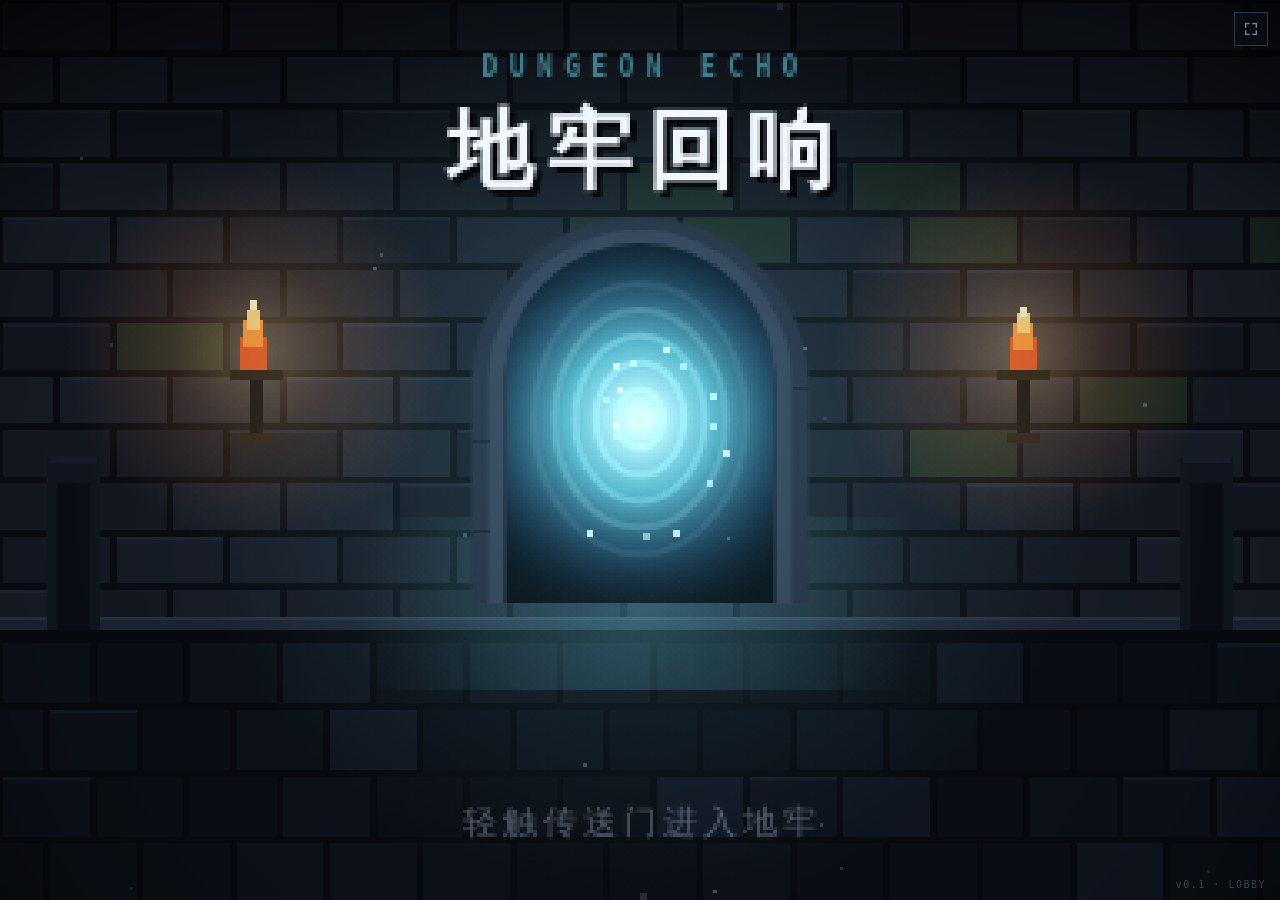
==== index.html @ 2090d7dd "Add files via upload" ====
<!DOCTYPE html>
<html lang="zh-CN">
<head>
<meta charset="utf-8" />
<meta name="viewport" content="width=device-width, initial-scale=1, maximum-scale=1, user-scalable=no, viewport-fit=cover" />
<meta name="color-scheme" content="dark" />
<meta name="theme-color" content="#05070a" />
<title>地牢回响</title>
<link rel="stylesheet" href="assets/css/style.css" />
<link rel="stylesheet" href="assets/css/game.css" />
</head>
<body>

<!-- ============ 大厅 ============ -->
<div class="layer" id="app">
  <canvas id="scene" aria-label="地牢大厅场景，点击中间的传送门开始游戏"></canvas>

  <button id="btn-fullscreen" class="icon-pixel" type="button" aria-label="全屏">
    <svg viewBox="0 0 24 24" width="16" height="16" fill="none" stroke="currentColor" stroke-width="2"
         stroke-linecap="square" aria-hidden="true">
      <path d="M4 9V4h5M20 9V4h-5M4 15v5h5M20 15v5h-5" />
    </svg>
  </button>

  <p class="version">v0.1 · LOBBY</p>
</div>

<!-- ============ 地牢 ============ -->
<div class="layer" id="stage" hidden>
  <canvas id="game" aria-label="地牢场景，用 WASD 或方向键移动"></canvas>

  <div class="hud">
    <div class="hud-left">
      <p class="hud-floor" id="hud-floor">第一层</p>
      <p class="hud-count" id="hud-count" hidden>敌人 3</p>
      <div class="stats">
        <div class="stat">
          <span class="stat-label">HP</span>
          <span class="stat-bar"><i id="hp-fill"></i></span>
          <span class="stat-val" id="hp-val">100/100</span>
        </div>
        <div class="stat">
          <span class="stat-label">EP</span>
          <span class="stat-bar"><i id="ep-fill"></i></span>
          <span class="stat-val" id="ep-val">100/100</span>
        </div>
      </div>
    </div>
    <button class="hud-btn hud-gear" id="btn-menu" type="button" aria-label="设置"
            aria-haspopup="dialog" aria-expanded="false">
      <svg viewBox="0 0 24 24" width="15" height="15" fill="none" stroke="currentColor"
           stroke-width="1.8" stroke-linecap="round" aria-hidden="true">
        <circle cx="12" cy="12" r="3.2" />
        <circle cx="12" cy="12" r="7" />
        <path d="M12 3.2v2M12 18.8v2M3.2 12h2M18.8 12h2M5.8 5.8l1.4 1.4M16.8 16.8l1.4 1.4M18.2 5.8l-1.4 1.4M7.2 16.8l-1.4 1.4" />
      </svg>
    </button>
  </div>

  <div class="hint" id="hint">
    <span>WASD / 方向键 移动</span>
    <span>J / 空格 射击</span>
    <span>手机：左摇杆 + 右下攻击</span>
  </div>

  <button class="attack" id="attack" type="button" aria-label="攻击">
    <svg viewBox="0 0 24 24" fill="none" stroke="currentColor" stroke-width="2"
         stroke-linecap="round" aria-hidden="true">
      <circle cx="12" cy="12" r="7" />
      <path d="M12 2v4M12 18v4M2 12h4M18 12h4" />
    </svg>
  </button>

  <button class="next-floor" id="next-floor" type="button" hidden>下到第二层</button>

  <div class="death" id="death" hidden>
    <div class="death-card">
      <p class="death-kicker">YOU DIED</p>
      <h2 class="death-title">你倒下了</h2>
      <p class="death-note" id="death-note">倒在第 1 层</p>
      <button class="menu-item" id="death-home" type="button">回到大厅</button>
    </div>
  </div>

  <div class="menu" id="menu" hidden>
    <div class="menu-panel" role="dialog" aria-modal="true" aria-labelledby="menu-title">
      <p class="menu-kicker">PAUSED</p>
      <h2 class="menu-title" id="menu-title">设置</h2>
      <button class="menu-item" id="menu-resume" type="button">继续游戏</button>
      <button class="menu-item" id="menu-fullscreen" type="button">全屏</button>
      <button class="menu-item menu-item--ghost" id="menu-home" type="button">返回大厅</button>
      <p class="menu-tip">Esc 关闭</p>
    </div>
  </div>
</div>

<!-- 竖屏提示（两个场景共用） -->
<div class="rotate-hint" aria-hidden="true">
  <div class="rotate-phone"></div>
  <p>请横屏游玩</p>
</div>

<script src="assets/js/lobby.js"></script>
<script src="assets/js/game.js"></script>
</body>
</html>
---- assets/css/style.css ----
/* ==========================================================================
   地牢回响 · 大厅
   页面外壳样式。场景本体由 lobby.js 画在 canvas 上。
   ========================================================================== */

:root {
  --ink: #e8eefb;
  --muted: #7d879c;
  --line: #3a4356;
  --panel: #12161e;
  --cyan: #6ee7ff;
  --mono: ui-monospace, "SFMono-Regular", "Cascadia Mono", Consolas, monospace;
}

* {
  box-sizing: border-box;
}

html,
body {
  height: 100%;
  margin: 0;
  overflow: hidden;
  background: #05070a;
}

body {
  color: var(--ink);
  font-family: -apple-system, BlinkMacSystemFont, "Segoe UI", "PingFang SC",
    "Microsoft YaHei", "Noto Sans SC", sans-serif;
  -webkit-tap-highlight-color: transparent;
  user-select: none;
  -webkit-user-select: none;
}

#app {
  position: fixed;
  inset: 0;
  overflow: hidden;
}

.layer {
  position: fixed;
  inset: 0;
  overflow: hidden;
}

.layer[hidden] {
  display: none;
}

#scene {
  display: block;
  width: 100%;
  height: 100%;
  image-rendering: pixelated;
  image-rendering: crisp-edges;
  touch-action: none;
  cursor: default;
}

/* ---------- 角落按钮 ---------- */

.icon-pixel {
  position: absolute;
  top: 12px;
  right: 12px;
  z-index: 20;
  display: grid;
  place-items: center;
  width: 34px;
  height: 34px;
  padding: 0;
  border: 1px solid rgba(58, 67, 86, 0.8);
  background: rgba(10, 14, 20, 0.6);
  color: var(--muted);
  cursor: pointer;
  transition: color 0.15s, border-color 0.15s;
}

.icon-pixel:hover {
  color: var(--cyan);
  border-color: var(--cyan);
}

.version {
  position: absolute;
  right: 14px;
  bottom: 10px;
  margin: 0;
  font-family: var(--mono);
  font-size: 10px;
  letter-spacing: 1.5px;
  color: rgba(125, 135, 156, 0.45);
  pointer-events: none;
}

/* ---------- 竖屏提示 ---------- */

.rotate-hint {
  position: fixed;
  inset: 0;
  z-index: 70;
  display: none;
  flex-direction: column;
  align-items: center;
  justify-content: center;
  gap: 22px;
  background: #05070a;
}

.rotate-phone {
  width: 46px;
  height: 76px;
  border: 3px solid var(--line);
  border-radius: 9px;
  position: relative;
  animation: tilt 2.4s ease-in-out infinite;
}

.rotate-phone::after {
  content: "";
  position: absolute;
  left: 50%;
  bottom: 6px;
  width: 16px;
  height: 3px;
  margin-left: -8px;
  background: var(--line);
}

.rotate-hint p {
  margin: 0;
  font-family: var(--mono);
  font-size: 12px;
  letter-spacing: 3px;
  color: var(--muted);
}

@keyframes tilt {
  0%, 20% { transform: rotate(0deg); }
  55%, 80% { transform: rotate(90deg); }
  100% { transform: rotate(0deg); }
}

@media (orientation: portrait) and (hover: none) {
  .rotate-hint {
    display: flex;
  }
}
---- assets/css/game.css ----
/* ==========================================================================
   地牢回响 · 游戏页外壳
   ========================================================================== */

:root {
  --ink: #e8eefb;
  --muted: #7d879c;
  --line: #3a4356;
  --panel: rgba(10, 14, 20, 0.72);
  --cyan: #6ee7ff;
  --mono: ui-monospace, "SFMono-Regular", "Cascadia Mono", Consolas, monospace;
}

* {
  box-sizing: border-box;
}

html,
body {
  height: 100%;
  margin: 0;
  overflow: hidden;
  background: #05070a;
}

body {
  color: var(--ink);
  font-family: -apple-system, BlinkMacSystemFont, "Segoe UI", "PingFang SC",
    "Microsoft YaHei", "Noto Sans SC", sans-serif;
  -webkit-tap-highlight-color: transparent;
  user-select: none;
  -webkit-user-select: none;
}

#stage {
  position: fixed;
  inset: 0;
  overflow: hidden;
}

#game {
  display: block;
  width: 100%;
  height: 100%;
  image-rendering: pixelated;
  image-rendering: crisp-edges;
  touch-action: none;
  cursor: default;
}

/* ---------- HUD ---------- */

.hud {
  position: absolute;
  top: 0;
  left: 0;
  right: 0;
  z-index: 10;
  display: flex;
  align-items: flex-start;
  justify-content: space-between;
  padding: 12px 14px;
  pointer-events: none;
}

.hud-left {
  padding: 7px 12px;
  border-left: 2px solid var(--cyan);
  background: linear-gradient(90deg, rgba(10, 14, 20, 0.72), rgba(10, 14, 20, 0));
}

.hud-floor {
  margin: 0;
  font-family: var(--mono);
  font-size: 12px;
  letter-spacing: 3px;
  color: var(--ink);
}

.hud-count {
  margin: 3px 0 0;
  font-family: var(--mono);
  font-size: 9px;
  letter-spacing: 2px;
  color: #ff9a6b;
}

/* ---------- 死亡界面 ---------- */

.death {
  position: absolute;
  inset: 0;
  z-index: 40;
  display: grid;
  place-items: center;
  padding: 20px;
  background: rgba(20, 4, 6, 0.86);
  backdrop-filter: blur(2px);
  -webkit-backdrop-filter: blur(2px);
  animation: menuFade 0.3s ease both;
}

.death[hidden] {
  display: none;
}

.death-card {
  width: min(280px, 82vw);
  padding: 24px 18px 18px;
  border: 1px solid #7a2a2f;
  background: rgba(24, 8, 10, 0.96);
  box-shadow: 0 24px 60px -28px #000;
  text-align: center;
}

.death-kicker {
  margin: 0 0 8px;
  font-family: var(--mono);
  font-size: 10px;
  letter-spacing: 5px;
  color: #ff6b6b;
  opacity: 0.8;
}

.death-title {
  margin: 0 0 10px;
  font-size: 17px;
  font-weight: 700;
  letter-spacing: 4px;
  color: #ffd9d9;
}

.death-note {
  margin: 0 0 18px;
  font-family: var(--mono);
  font-size: 10px;
  letter-spacing: 2px;
  color: #b98a8a;
}

.stats {
  display: flex;
  flex-direction: column;
  gap: 5px;
  margin-top: 9px;
}

.stat {
  display: flex;
  align-items: center;
  gap: 6px;
  font-family: var(--mono);
  font-size: 9px;
  letter-spacing: 1px;
  color: var(--muted);
}

.stat-label {
  width: 16px;
  color: rgba(232, 238, 251, 0.6);
}

.stat-bar {
  position: relative;
  display: block;
  width: 74px;
  height: 6px;
  background: rgba(255, 255, 255, 0.07);
  box-shadow: inset 0 0 0 1px rgba(255, 255, 255, 0.06);
  overflow: hidden;
}

.stat-bar i {
  display: block;
  width: 100%;
  height: 100%;
  transition: width 0.2s ease;
}

.stat-hp .stat-bar i,
.stat:nth-child(1) .stat-bar i {
  background: linear-gradient(90deg, #ff9a9a, #ff4d4d);
}

.stat:nth-child(2) .stat-bar i {
  background: linear-gradient(90deg, #8ceaff, #22b8ff);
}

.stat-val {
  min-width: 46px;
  text-align: right;
  color: rgba(232, 238, 251, 0.72);
}

.hud-btn {
  pointer-events: auto;
  padding: 7px 12px;
  border: 1px solid var(--line);
  background: var(--panel);
  color: var(--muted);
  font-family: var(--mono);
  font-size: 10px;
  letter-spacing: 2px;
  text-decoration: none;
  transition: color 0.15s, border-color 0.15s;
}

.hud-btn:hover {
  color: var(--cyan);
  border-color: var(--cyan);
}

.hud-gear {
  display: grid;
  place-items: center;
  width: 32px;
  height: 32px;
  padding: 0;
  cursor: pointer;
}

/* ---------- 设置菜单 ---------- */

.menu {
  position: absolute;
  inset: 0;
  z-index: 30;
  display: grid;
  place-items: center;
  padding: 20px;
  background: rgba(4, 6, 10, 0.78);
  backdrop-filter: blur(2px);
  -webkit-backdrop-filter: blur(2px);
  animation: menuFade 0.18s ease both;
}

.menu[hidden] {
  display: none;
}

.menu-panel {
  width: min(280px, 82vw);
  padding: 20px 18px 16px;
  border: 1px solid var(--line);
  background: rgba(12, 16, 24, 0.97);
  box-shadow: 0 24px 60px -28px #000;
  text-align: center;
}

.menu-kicker {
  margin: 0 0 6px;
  font-family: var(--mono);
  font-size: 9px;
  letter-spacing: 4px;
  color: var(--cyan);
  opacity: 0.7;
}

.menu-title {
  margin: 0 0 16px;
  font-size: 15px;
  font-weight: 700;
  letter-spacing: 3px;
}

.menu-item {
  display: block;
  width: 100%;
  margin-bottom: 8px;
  padding: 10px 12px;
  border: 1px solid var(--line);
  background: rgba(20, 26, 36, 0.9);
  color: #d7e2f0;
  font-family: var(--mono);
  font-size: 12px;
  letter-spacing: 2px;
  text-align: center;
  text-decoration: none;
  cursor: pointer;
  transition: color 0.15s, border-color 0.15s, background-color 0.15s;
}

.menu-item:hover {
  color: var(--cyan);
  border-color: var(--cyan);
  background: rgba(26, 36, 48, 0.95);
}

.menu-item--ghost {
  color: var(--muted);
}

.menu-tip {
  margin: 6px 0 0;
  font-family: var(--mono);
  font-size: 9px;
  letter-spacing: 1px;
  color: rgba(125, 135, 156, 0.6);
}

@keyframes menuFade {
  from { opacity: 0; }
  to { opacity: 1; }
}

/* ---------- 提示 ---------- */

.hint {
  position: absolute;
  left: 50%;
  bottom: 18px;
  z-index: 10;
  display: flex;
  gap: 14px;
  transform: translateX(-50%);
  font-family: var(--mono);
  font-size: 9px;
  letter-spacing: 1.5px;
  color: rgba(125, 135, 156, 0.8);
  white-space: nowrap;
  pointer-events: none;
  animation: hintFade 7s ease forwards;
}

.hint span + span::before {
  content: "·";
  margin-right: 14px;
  color: rgba(125, 135, 156, 0.4);
}

@keyframes hintFade {
  0%, 55% { opacity: 1; }
  100% { opacity: 0; }
}

/* ---------- 攻击按钮 ---------- */

.attack {
  position: absolute;
  right: 18px;
  bottom: 18px;
  z-index: 15;
  display: grid;
  place-items: center;
  width: 66px;
  height: 66px;
  padding: 0;
  border-radius: 50%;
  border: 2px solid rgba(255, 180, 84, 0.5);
  background: rgba(20, 14, 10, 0.6);
  color: #ffc978;
  touch-action: none;
  -webkit-tap-highlight-color: transparent;
  transition: transform 0.08s ease, background-color 0.12s ease, border-color 0.12s ease;
}

.attack svg {
  width: 26px;
  height: 26px;
}

.attack.is-down {
  transform: scale(0.93);
  border-color: #ffc978;
  background: rgba(255, 180, 84, 0.2);
}

/* ---------- 下一层按钮 ---------- */

.next-floor {
  position: absolute;
  left: 50%;
  bottom: 46px;
  z-index: 15;
  transform: translateX(-50%);
  padding: 11px 24px;
  border: 1px solid var(--cyan);
  background: rgba(8, 18, 26, 0.94);
  color: var(--cyan);
  font-family: var(--mono);
  font-size: 12px;
  letter-spacing: 3px;
  cursor: pointer;
  box-shadow: 0 0 0 1px rgba(110, 231, 255, 0.12), 0 12px 26px -14px rgba(110, 231, 255, 0.8);
  animation: nextIn 0.22s ease both;
}

.next-floor[hidden] {
  display: none;
}

.next-floor:hover {
  background: rgba(14, 34, 46, 0.98);
}

.next-floor:active {
  transform: translate(-50%, 2px);
}

@keyframes nextIn {
  from {
    opacity: 0;
    transform: translate(-50%, 8px);
  }
  to {
    opacity: 1;
    transform: translate(-50%, 0);
  }
}
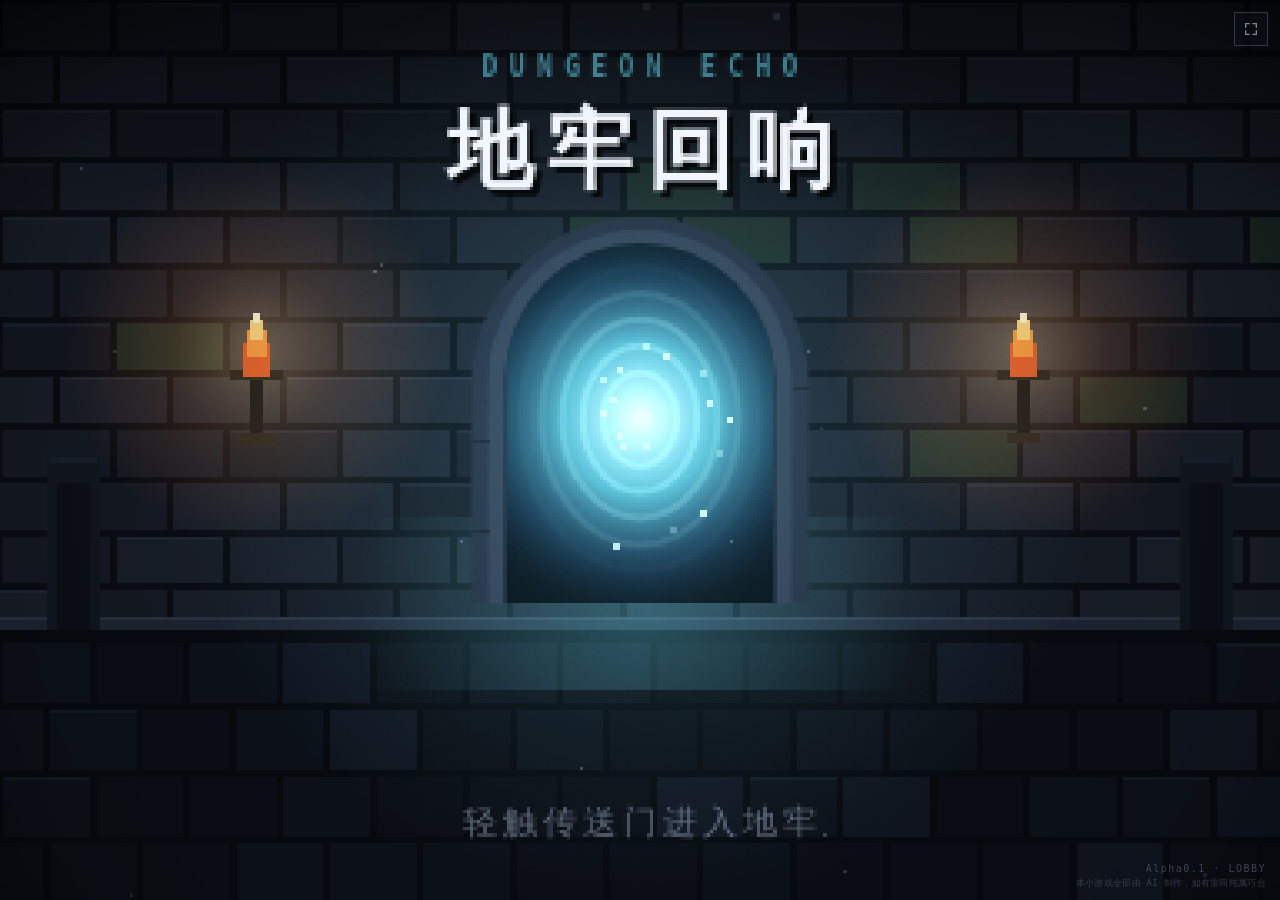
==== commit f5eec6a1: "Add files via upload" ====
--- a/index.html
+++ b/index.html
@@ -22,7 +22,10 @@
     </svg>
   </button>
 
-  <p class="version">v0.1 · LOBBY</p>
+  <div class="lobby-meta">
+    <p class="version">Alpha0.1 · LOBBY</p>
+    <p class="disclaimer">本小游戏全部由 AI 制作，如有雷同纯属巧合</p>
+  </div>
 </div>
 
 <!-- ============ 地牢 ============ -->
@@ -43,6 +46,11 @@
           <span class="stat-label">EP</span>
           <span class="stat-bar"><i id="ep-fill"></i></span>
           <span class="stat-val" id="ep-val">100/100</span>
+        </div>
+        <div class="xp-row">
+          <span class="xp-level" id="xp-level">Lv.1</span>
+          <span class="xp-bar"><i id="xp-fill"></i></span>
+          <span class="xp-val" id="xp-val">0/35</span>
         </div>
       </div>
     </div>
@@ -72,6 +80,14 @@
   </button>
 
   <button class="next-floor" id="next-floor" type="button" hidden>下到第二层</button>
+
+  <div class="cards" id="cards" hidden>
+    <div class="cards-panel">
+      <p class="cards-kicker">LEVEL UP</p>
+      <h2 class="cards-title">选择一项强化</h2>
+      <div class="cards-row" id="cards-row"></div>
+    </div>
+  </div>
 
   <div class="death" id="death" hidden>
     <div class="death-card">
--- a/assets/css/style.css
+++ b/assets/css/style.css
@@ -83,16 +83,31 @@
   border-color: var(--cyan);
 }
 
-.version {
+.lobby-meta {
   position: absolute;
   right: 14px;
   bottom: 10px;
+  display: flex;
+  flex-direction: column;
+  align-items: flex-end;
+  gap: 3px;
+  pointer-events: none;
+}
+
+.version {
   margin: 0;
   font-family: var(--mono);
   font-size: 10px;
   letter-spacing: 1.5px;
   color: rgba(125, 135, 156, 0.45);
-  pointer-events: none;
+}
+
+.disclaimer {
+  margin: 0;
+  font-family: var(--mono);
+  font-size: 9px;
+  letter-spacing: 0.3px;
+  color: rgba(125, 135, 156, 0.38);
 }
 
 /* ---------- 竖屏提示 ---------- */
--- a/assets/css/game.css
+++ b/assets/css/game.css
@@ -190,6 +190,139 @@
   min-width: 46px;
   text-align: right;
   color: rgba(232, 238, 251, 0.72);
+}
+
+/* ---------- 经验条 ---------- */
+
+.xp-row {
+  display: flex;
+  align-items: center;
+  gap: 6px;
+  margin-top: 6px;
+  font-family: var(--mono);
+  font-size: 9px;
+  letter-spacing: 1px;
+}
+
+.xp-level {
+  min-width: 26px;
+  color: #a5a5ff;
+  font-weight: 700;
+}
+
+.xp-bar {
+  position: relative;
+  display: block;
+  width: 74px;
+  height: 4px;
+  background: rgba(255, 255, 255, 0.07);
+  box-shadow: inset 0 0 0 1px rgba(255, 255, 255, 0.06);
+  overflow: hidden;
+}
+
+.xp-bar i {
+  display: block;
+  width: 0;
+  height: 100%;
+  background: linear-gradient(90deg, #8b8bff, #c084fc);
+  transition: width 0.25s ease;
+}
+
+.xp-val {
+  min-width: 46px;
+  text-align: right;
+  color: rgba(232, 238, 251, 0.6);
+}
+
+/* ---------- 升级三选一 ---------- */
+
+.cards {
+  position: absolute;
+  inset: 0;
+  z-index: 45;
+  display: grid;
+  place-items: center;
+  padding: 20px;
+  background: rgba(6, 8, 14, 0.86);
+  backdrop-filter: blur(3px);
+  -webkit-backdrop-filter: blur(3px);
+  animation: menuFade 0.25s ease both;
+}
+
+.cards[hidden] {
+  display: none;
+}
+
+.cards-panel {
+  width: min(560px, 94vw);
+  text-align: center;
+}
+
+.cards-kicker {
+  margin: 0 0 6px;
+  font-family: var(--mono);
+  font-size: 10px;
+  letter-spacing: 5px;
+  color: #a5a5ff;
+}
+
+.cards-title {
+  margin: 0 0 18px;
+  font-size: 16px;
+  font-weight: 700;
+  letter-spacing: 3px;
+}
+
+.cards-row {
+  display: grid;
+  grid-template-columns: repeat(3, minmax(0, 1fr));
+  gap: 10px;
+}
+
+.card-option {
+  display: flex;
+  flex-direction: column;
+  gap: 8px;
+  padding: 18px 12px;
+  border: 1px solid var(--line);
+  background: rgba(18, 22, 32, 0.96);
+  color: #e8eefb;
+  text-align: center;
+  cursor: pointer;
+  transition: transform 0.15s ease, border-color 0.15s ease, background-color 0.15s ease;
+}
+
+.card-option:hover {
+  transform: translateY(-3px);
+  border-color: #8b8bff;
+  background: rgba(40, 36, 70, 0.96);
+}
+
+.card-name {
+  font-size: 13px;
+  font-weight: 700;
+  letter-spacing: 1px;
+  color: #cfd6ff;
+}
+
+.card-desc {
+  font-size: 10px;
+  line-height: 1.8;
+  color: #9aa3b8;
+}
+
+@media (max-width: 560px) {
+  .cards-row {
+    grid-template-columns: 1fr;
+  }
+
+  .card-option {
+    flex-direction: row;
+    align-items: center;
+    justify-content: space-between;
+    padding: 12px 14px;
+    text-align: left;
+  }
 }
 
 .hud-btn {
@@ -393,6 +526,19 @@
   background: rgba(14, 34, 46, 0.98);
 }
 
+.next-floor:disabled {
+  color: #8b93a7;
+  border-color: #3a4356;
+  background: rgba(12, 16, 22, 0.9);
+  box-shadow: none;
+  cursor: not-allowed;
+  animation: none;
+}
+
+.next-floor:disabled:hover {
+  background: rgba(12, 16, 22, 0.9);
+}
+
 .next-floor:active {
   transform: translate(-50%, 2px);
 }
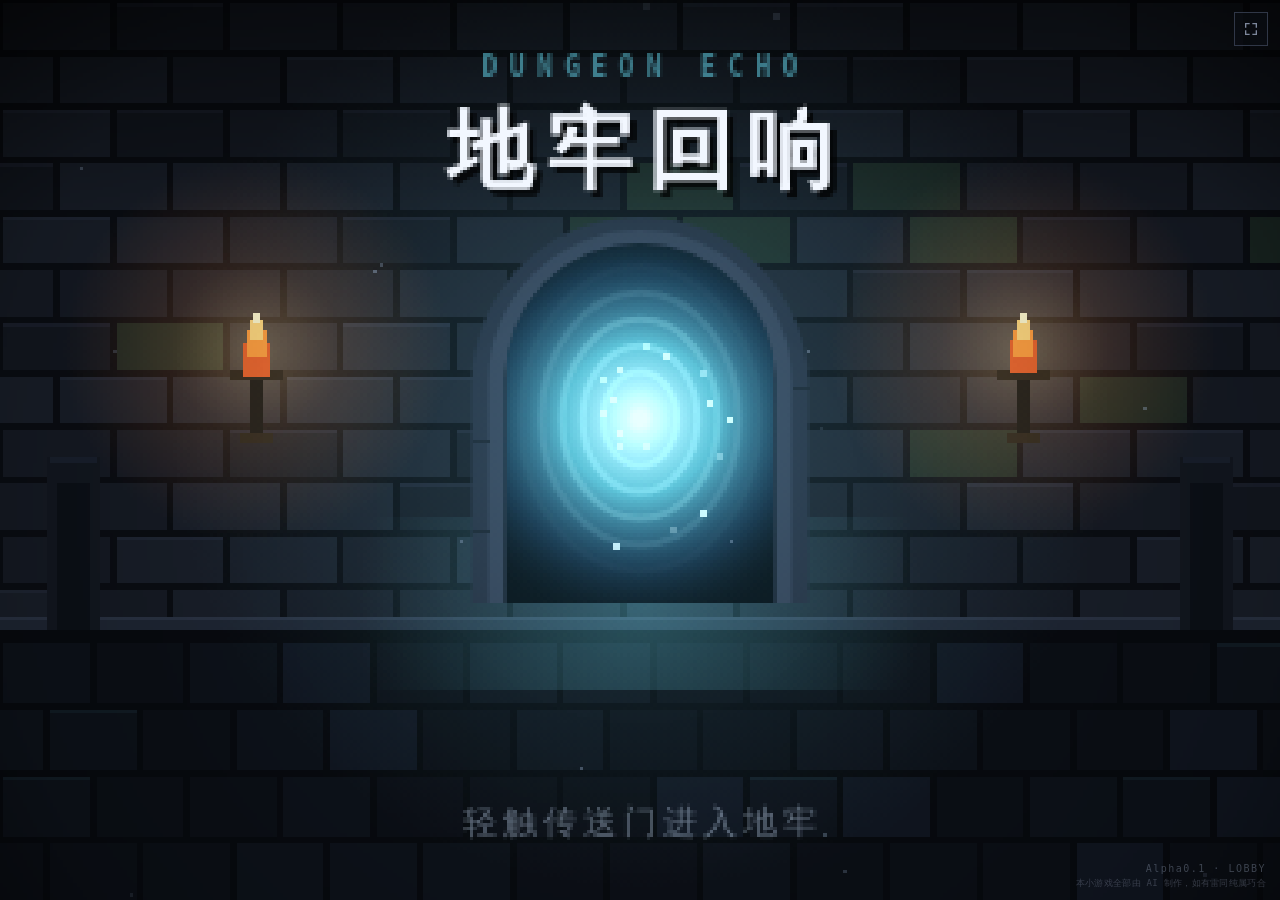
==== commit 4a72dd93: "Add files via upload" ====
--- a/index.html
+++ b/index.html
@@ -35,7 +35,6 @@
   <div class="hud">
     <div class="hud-left">
       <p class="hud-floor" id="hud-floor">第一层</p>
-      <p class="hud-count" id="hud-count" hidden>敌人 3</p>
       <div class="stats">
         <div class="stat">
           <span class="stat-label">HP</span>
@@ -67,9 +66,21 @@
 
   <div class="hint" id="hint">
     <span>WASD / 方向键 移动</span>
-    <span>J / 空格 射击</span>
-    <span>手机：左摇杆 + 右下攻击</span>
+    <span>J / 空格 射击 · Shift 冲刺 · Q 震荡</span>
+    <span>手机：左摇杆 + 右下攻击 / 冲刺 / 震荡</span>
   </div>
+
+  <button class="skill skill-shock" id="btn-shock" type="button" aria-label="震荡波">
+    <span>震荡</span>
+  </button>
+
+  <button class="skill skill-parry" id="btn-parry" type="button" aria-label="盾反">
+    <span>盾反</span>
+  </button>
+
+  <button class="skill skill-dash" id="btn-dash" type="button" aria-label="冲刺">
+    <span>冲刺</span>
+  </button>
 
   <button class="attack" id="attack" type="button" aria-label="攻击">
     <svg viewBox="0 0 24 24" fill="none" stroke="currentColor" stroke-width="2"
--- a/assets/css/game.css
+++ b/assets/css/game.css
@@ -470,8 +470,8 @@
 
 .attack {
   position: absolute;
-  right: 18px;
-  bottom: 18px;
+  right: 38px;
+  bottom: 38px;
   z-index: 15;
   display: grid;
   place-items: center;
@@ -498,6 +498,59 @@
   background: rgba(255, 180, 84, 0.2);
 }
 
+/* ---------- 技能键：冲刺 / 震荡 ---------- */
+
+.skill {
+  position: absolute;
+  z-index: 15;
+  display: grid;
+  place-items: center;
+  width: 54px;
+  height: 54px;
+  padding: 0;
+  border-radius: 50%;
+  border: 2px solid rgba(110, 231, 255, 0.45);
+  background: rgba(8, 18, 24, 0.62);
+  color: #8ee9ff;
+  font-family: var(--mono);
+  font-size: 11px;
+  letter-spacing: 1px;
+  touch-action: none;
+  -webkit-tap-highlight-color: transparent;
+  transition: opacity 0.12s ease, background-color 0.12s ease, transform 0.08s ease;
+}
+
+/* 攻击键在 (38,38) 66×66，中心 71px；其余三个围绕它摆 */
+.skill-dash {
+  right: 106px;
+  bottom: 106px;
+}
+
+.skill-shock {
+  right: 44px;
+  bottom: 112px;
+  border-color: rgba(255, 180, 84, 0.45);
+  background: rgba(26, 18, 10, 0.62);
+  color: #ffd08a;
+}
+
+.skill-parry {
+  right: 112px;
+  bottom: 44px;
+  border-color: rgba(200, 245, 255, 0.55);
+  background: rgba(10, 24, 30, 0.66);
+  color: #e6fbff;
+}
+
+.skill.is-empty {
+  opacity: 0.32;
+}
+
+.skill:active {
+  transform: scale(0.93);
+  background: rgba(30, 60, 74, 0.9);
+}
+
 /* ---------- 下一层按钮 ---------- */
 
 .next-floor {
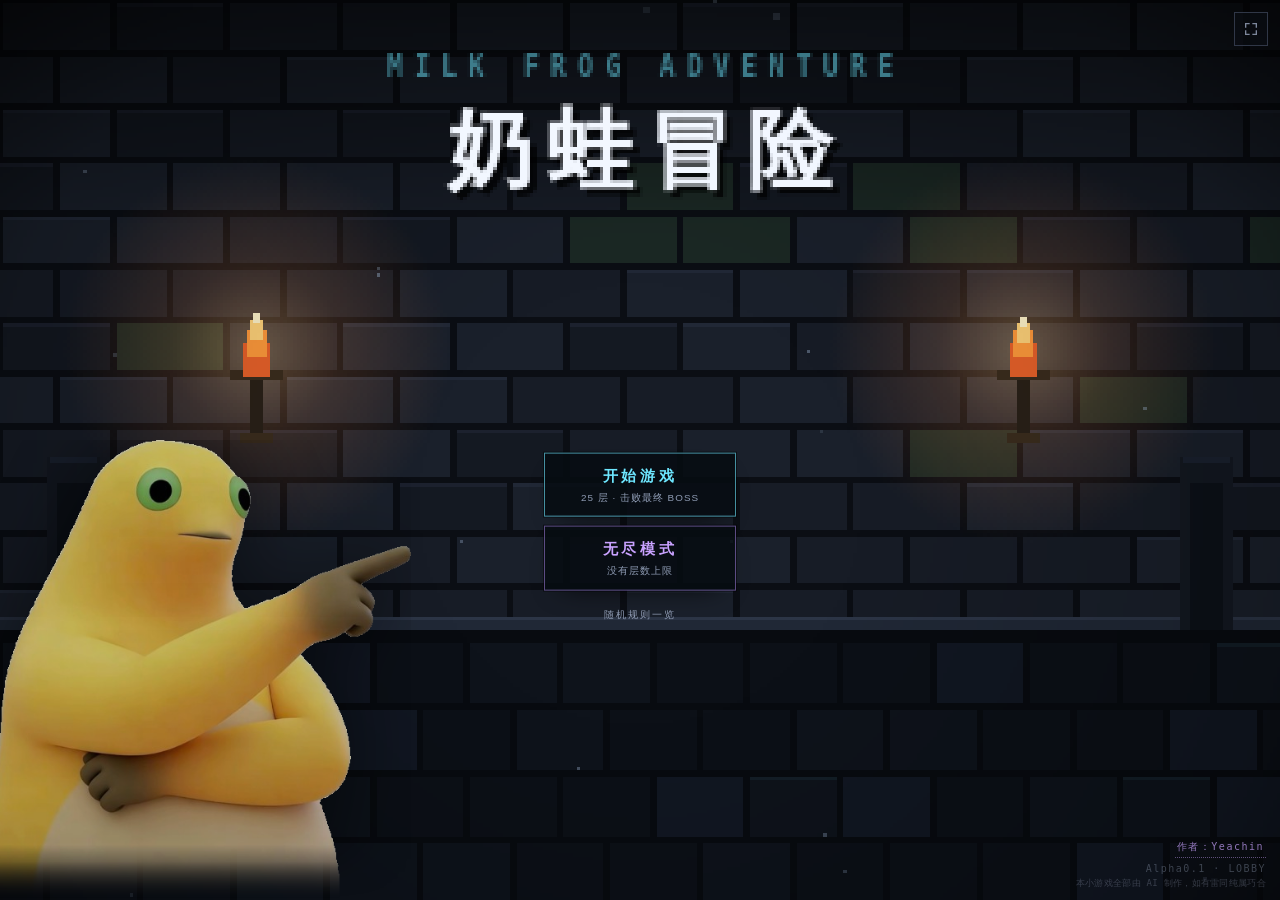
==== commit e1d4d023: "Add files via upload" ====
--- a/index.html
+++ b/index.html
@@ -5,7 +5,7 @@
 <meta name="viewport" content="width=device-width, initial-scale=1, maximum-scale=1, user-scalable=no, viewport-fit=cover" />
 <meta name="color-scheme" content="dark" />
 <meta name="theme-color" content="#05070a" />
-<title>地牢回响</title>
+<title>奶蛙冒险</title>
 <link rel="stylesheet" href="assets/css/style.css" />
 <link rel="stylesheet" href="assets/css/game.css" />
 </head>
@@ -14,6 +14,7 @@
 <!-- ============ 大厅 ============ -->
 <div class="layer" id="app">
   <canvas id="scene" aria-label="地牢大厅场景，点击中间的传送门开始游戏"></canvas>
+  <img class="lobby-frog" src="assets/img/lobby-frog.png" alt="" aria-hidden="true" />
 
   <button id="btn-fullscreen" class="icon-pixel" type="button" aria-label="全屏">
     <svg viewBox="0 0 24 24" width="16" height="16" fill="none" stroke="currentColor" stroke-width="2"
@@ -22,7 +23,32 @@
     </svg>
   </button>
 
+  <div class="lobby-modes">
+    <button class="mode-btn" id="mode-campaign" type="button">
+      <span class="mode-name">开始游戏</span>
+      <span class="mode-sub">25 层 · 击败最终 BOSS</span>
+    </button>
+    <button class="mode-btn mode-btn--ghost" id="mode-endless" type="button">
+      <span class="mode-name">无尽模式</span>
+      <span class="mode-sub">没有层数上限</span>
+    </button>
+    <button class="rules-link" id="btn-rules" type="button">随机规则一览</button>
+  </div>
+
+  <div class="rules" id="rules" hidden>
+    <div class="rules-panel">
+      <p class="rules-kicker">每层随机一条</p>
+      <h2 class="rules-title">随机规则一览</h2>
+      <div class="rules-list" id="rules-list"></div>
+      <button class="menu-item" id="rules-close" type="button">关闭</button>
+    </div>
+  </div>
+
   <div class="lobby-meta">
+    <p class="author">
+      <a href="https://space.bilibili.com/397548424?spm_id_from=333.337.0.0"
+         target="_blank" rel="noopener noreferrer">作者：Yeachin</a>
+    </p>
     <p class="version">Alpha0.1 · LOBBY</p>
     <p class="disclaimer">本小游戏全部由 AI 制作，如有雷同纯属巧合</p>
   </div>
@@ -31,6 +57,7 @@
 <!-- ============ 地牢 ============ -->
 <div class="layer" id="stage" hidden>
   <canvas id="game" aria-label="地牢场景，用 WASD 或方向键移动"></canvas>
+  <canvas id="hero" aria-hidden="true"></canvas>
 
   <div class="hud">
     <div class="hud-left">
@@ -51,6 +78,7 @@
           <span class="xp-bar"><i id="xp-fill"></i></span>
           <span class="xp-val" id="xp-val">0/35</span>
         </div>
+        <p class="hud-time" id="hud-time">00:00</p>
       </div>
     </div>
     <button class="hud-btn hud-gear" id="btn-menu" type="button" aria-label="设置"
@@ -62,6 +90,7 @@
         <path d="M12 3.2v2M12 18.8v2M3.2 12h2M18.8 12h2M5.8 5.8l1.4 1.4M16.8 16.8l1.4 1.4M18.2 5.8l-1.4 1.4M7.2 16.8l-1.4 1.4" />
       </svg>
     </button>
+    <p class="hud-rule" id="hud-rule" hidden></p>
   </div>
 
   <div class="hint" id="hint">
@@ -81,6 +110,16 @@
   <button class="skill skill-dash" id="btn-dash" type="button" aria-label="冲刺">
     <span>冲刺</span>
   </button>
+
+  <div class="pad-ghost" id="pad-ghost" hidden aria-hidden="true"></div>
+
+  <div class="pad-editor" id="pad-editor" hidden>
+    <div class="pad-editor-bar">
+      <span class="pad-editor-tip">拖动键位调整位置</span>
+      <button class="pad-editor-btn" id="pad-reset" type="button">重置</button>
+      <button class="pad-editor-btn pad-editor-btn--main" id="pad-done" type="button">保存</button>
+    </div>
+  </div>
 
   <button class="attack" id="attack" type="button" aria-label="攻击">
     <svg viewBox="0 0 24 24" fill="none" stroke="currentColor" stroke-width="2"
@@ -109,12 +148,28 @@
     </div>
   </div>
 
+  <div class="victory" id="victory" hidden>
+    <div class="victory-card">
+      <p class="victory-kicker">VICTORY</p>
+      <h2 class="victory-title">通关</h2>
+      <p class="victory-time" id="victory-time">用时 00:00</p>
+      <button class="menu-item" id="victory-home" type="button">回到大厅</button>
+    </div>
+  </div>
+
   <div class="menu" id="menu" hidden>
     <div class="menu-panel" role="dialog" aria-modal="true" aria-labelledby="menu-title">
       <p class="menu-kicker">PAUSED</p>
       <h2 class="menu-title" id="menu-title">设置</h2>
       <button class="menu-item" id="menu-resume" type="button">继续游戏</button>
+      <button class="menu-item" id="menu-pad" type="button">调整键位</button>
       <button class="menu-item" id="menu-fullscreen" type="button">全屏</button>
+      <div class="menu-slider">
+        <label class="menu-slider-label" for="music-volume">音乐</label>
+        <input class="menu-slider-input" id="music-volume" type="range" min="0" max="100" step="1" value="38" />
+        <span class="menu-slider-val" id="music-volume-val">38</span>
+      </div>
+      <button class="menu-item" id="menu-sound" type="button">声音：开</button>
       <button class="menu-item menu-item--ghost" id="menu-home" type="button">返回大厅</button>
       <p class="menu-tip">Esc 关闭</p>
     </div>
@@ -127,6 +182,7 @@
   <p>请横屏游玩</p>
 </div>
 
+<script src="assets/js/audio.js"></script>
 <script src="assets/js/lobby.js"></script>
 <script src="assets/js/game.js"></script>
 </body>
--- a/assets/css/style.css
+++ b/assets/css/style.css
@@ -1,5 +1,5 @@
 /* ==========================================================================
-   地牢回响 · 大厅
+   奶蛙冒险 · 大厅
    页面外壳样式。场景本体由 lobby.js 画在 canvas 上。
    ========================================================================== */
 
@@ -87,11 +87,61 @@
   position: absolute;
   right: 14px;
   bottom: 10px;
+  z-index: 20;
   display: flex;
   flex-direction: column;
   align-items: flex-end;
   gap: 3px;
   pointer-events: none;
+}
+
+/* 作者署名（可点击跳转） */
+.author {
+  margin: 0 0 2px;
+  font-family: var(--mono);
+  font-size: 10px;
+  letter-spacing: 1.5px;
+  color: rgba(201, 162, 255, 0.72);
+  pointer-events: auto;   /* lobby-meta 整体禁用了鼠标事件，这里单独放开 */
+}
+
+.author a {
+  display: inline-block;
+  padding: 3px 2px;
+  color: inherit;
+  text-decoration: none;
+  border-bottom: 1px dotted rgba(201, 162, 255, 0.45);
+  transition: color 0.15s, border-color 0.15s;
+}
+
+.author a:hover {
+  color: #dcc2ff;
+  border-bottom-color: #dcc2ff;
+}
+
+.author a:active {
+  color: #ffffff;
+}
+
+/* 手机端：把作者署名放大一点，方便手指点 */
+@media (pointer: coarse) {
+  .author {
+    font-size: 12px;
+    letter-spacing: 1px;
+  }
+
+  .author a {
+    padding: 8px 6px;
+    border-bottom-width: 1px;
+  }
+
+  .version {
+    font-size: 9px;
+  }
+
+  .disclaimer {
+    font-size: 8px;
+  }
 }
 
 .version {
@@ -163,3 +213,188 @@
     display: flex;
   }
 }
+
+/* ---------- 大厅模式选择 ---------- */
+
+.lobby-modes {
+  position: absolute;
+  left: 50%;
+  top: 60%;
+  z-index: 20;
+  display: flex;
+  flex-direction: column;
+  gap: clamp(7px, 1vh, 12px);
+  transform: translate(-50%, -50%);
+}
+
+.mode-btn {
+  display: flex;
+  flex-direction: column;
+  align-items: center;
+  gap: 4px;
+  min-width: clamp(176px, 15vw, 240px);
+  padding: clamp(9px, 1.3vh, 14px) clamp(18px, 1.6vw, 26px);
+  border: 1px solid rgba(110, 231, 255, 0.6);
+  background: rgba(6, 12, 18, 0.88);
+  box-shadow: 0 0 0 1px rgba(0, 0, 0, 0.5), 0 12px 28px -18px #000;
+  color: var(--ink);
+  font: inherit;
+  cursor: pointer;
+  transition: border-color 0.15s, background 0.15s, box-shadow 0.15s, transform 0.1s;
+}
+
+.mode-btn:hover {
+  border-color: var(--cyan);
+  background: rgba(12, 24, 32, 0.95);
+  box-shadow: 0 0 18px -6px rgba(110, 231, 255, 0.55);
+}
+
+.mode-btn:active {
+  transform: translateY(1px);
+}
+
+.mode-name {
+  font-family: var(--mono);
+  font-size: clamp(14px, 1.7vh, 17px);
+  font-weight: 600;
+  letter-spacing: clamp(2px, 0.4vh, 4px);
+  color: var(--cyan);
+}
+
+.mode-sub {
+  font-size: clamp(9px, 1.1vh, 11px);
+  letter-spacing: 1px;
+  color: #8e9bb3;
+}
+
+.mode-btn--ghost {
+  border-color: rgba(120, 96, 170, 0.75);
+}
+
+.mode-btn--ghost .mode-name {
+  color: #c9a2ff;
+}
+
+.mode-btn--ghost:hover {
+  border-color: #c9a2ff;
+  box-shadow: 0 0 18px -6px rgba(201, 162, 255, 0.55);
+}
+/* ---------- 随机规则一览 ---------- */
+
+.rules-link {
+  margin-top: 2px;
+  padding: 6px 0;
+  border: 0;
+  background: none;
+  color: #8f9bb3;
+  font-family: var(--mono);
+  font-size: 10px;
+  letter-spacing: 2px;
+  cursor: pointer;
+  transition: color 0.15s;
+}
+
+.rules-link:hover {
+  color: var(--cyan);
+}
+
+.rules {
+  position: absolute;
+  inset: 0;
+  z-index: 30;
+  display: grid;
+  place-items: center;
+  padding: 18px;
+  background: rgba(4, 6, 10, 0.86);
+  backdrop-filter: blur(3px);
+  -webkit-backdrop-filter: blur(3px);
+}
+
+.rules[hidden] {
+  display: none;
+}
+
+.rules-panel {
+  width: min(760px, 92vw);
+  max-height: 82vh;
+  padding: 18px 20px 16px;
+  border: 1px solid #3a4356;
+  background: rgba(10, 14, 20, 0.97);
+  box-shadow: 0 24px 60px -28px #000;
+  text-align: center;
+  overflow: auto;
+}
+
+.rules-kicker {
+  margin: 0 0 6px;
+  font-family: var(--mono);
+  font-size: 9px;
+  letter-spacing: 4px;
+  color: #7d879c;
+}
+
+.rules-title {
+  margin: 0 0 14px;
+  font-size: 15px;
+  font-weight: 700;
+  letter-spacing: 4px;
+  color: #c9a2ff;
+}
+
+.rules-list {
+  display: grid;
+  grid-template-columns: repeat(2, minmax(0, 1fr));
+  gap: 8px;
+  margin-bottom: 14px;
+  text-align: left;
+}
+
+.rule-item {
+  padding: 8px 10px;
+  border-left: 2px solid rgba(138, 108, 190, 0.7);
+  background: rgba(20, 24, 34, 0.75);
+}
+
+.rule-name {
+  margin: 0 0 3px;
+  font-family: var(--mono);
+  font-size: 11px;
+  letter-spacing: 2px;
+  color: #c9a2ff;
+}
+
+.rule-desc {
+  margin: 0;
+  font-size: 10px;
+  line-height: 1.5;
+  color: #9aa6bd;
+}
+
+@media (max-width: 620px) {
+  .rules-list {
+    grid-template-columns: 1fr;
+  }
+}
+
+/* ---------- 大厅背景：奶蛙立绘 ---------- */
+
+.lobby-frog {
+  position: absolute;
+  left: clamp(-40px, -1.5vw, 8px);
+  bottom: 0;
+  z-index: 1;                       /* 在画布之上、按钮之下 */
+  height: clamp(190px, 54vh, 460px);
+  width: auto;
+  pointer-events: none;
+  opacity: 0.94;
+  filter: brightness(0.82) saturate(0.95) drop-shadow(0 0 40px rgba(0, 0, 0, 0.55));
+  -webkit-mask-image: linear-gradient(to top, transparent 0, #000 12%, #000 100%);
+  mask-image: linear-gradient(to top, transparent 0, #000 12%, #000 100%);
+}
+
+@media (max-width: 720px) {
+  .lobby-frog {
+    height: clamp(150px, 46vh, 300px);
+    opacity: 0.8;
+  }
+}
--- a/assets/css/game.css
+++ b/assets/css/game.css
@@ -1,5 +1,5 @@
 /* ==========================================================================
-   地牢回响 · 游戏页外壳
+   奶蛙冒险 · 游戏页外壳
    ========================================================================== */
 
 :root {
@@ -83,6 +83,28 @@
   font-size: 9px;
   letter-spacing: 2px;
   color: #ff9a6b;
+}
+
+/* 本层规则：屏幕上方正中（纯文字，无边框） */
+.hud-rule {
+  position: absolute;
+  left: 50%;
+  top: 6px;
+  transform: translateX(-50%);
+  margin: 0;
+  padding: 0;
+  border: 0;
+  background: none;
+  font-family: var(--mono);
+  font-size: 9px;
+  letter-spacing: 1px;
+  white-space: nowrap;
+  color: #c9a2ff;
+  text-shadow: 0 1px 3px rgba(0, 0, 0, 0.95), 0 0 8px rgba(6, 4, 12, 0.8);
+}
+
+.hud-rule[hidden] {
+  display: none;
 }
 
 /* ---------- 死亡界面 ---------- */
@@ -606,3 +628,221 @@
     transform: translate(-50%, 0);
   }
 }
+
+/* ---------- 计时器（经验条下方） ---------- */
+
+.hud-time {
+  margin: 4px 0 0;
+  font-family: var(--mono);
+  font-size: 10px;
+  letter-spacing: 2px;
+  color: #8fd8ff;
+  opacity: 0.9;
+}
+
+/* ---------- 通关 ---------- */
+
+.victory {
+  position: absolute;
+  inset: 0;
+  z-index: 40;
+  display: grid;
+  place-items: center;
+  padding: 20px;
+  background: rgba(6, 16, 10, 0.88);
+  backdrop-filter: blur(2px);
+  -webkit-backdrop-filter: blur(2px);
+  animation: menuFade 0.3s ease both;
+}
+
+.victory[hidden] {
+  display: none;
+}
+
+.victory-card {
+  width: min(300px, 84vw);
+  padding: 26px 20px 20px;
+  border: 1px solid #3f7a4a;
+  background: rgba(8, 22, 12, 0.96);
+  box-shadow: 0 24px 60px -28px #000;
+  text-align: center;
+}
+
+.victory-kicker {
+  margin: 0 0 8px;
+  font-family: var(--mono);
+  font-size: 10px;
+  letter-spacing: 5px;
+  color: #6ee79a;
+  opacity: 0.85;
+}
+
+.victory-title {
+  margin: 0 0 10px;
+  font-size: 18px;
+  font-weight: 700;
+  letter-spacing: 5px;
+  color: #d9ffe4;
+}
+
+.victory-time {
+  margin: 0 0 18px;
+  font-family: var(--mono);
+  font-size: 13px;
+  letter-spacing: 3px;
+  color: #9df5bb;
+}
+
+/* ---------- 音乐音量滑条 ---------- */
+
+.menu-slider {
+  display: flex;
+  align-items: center;
+  gap: 10px;
+  width: 100%;
+  padding: 8px 14px;
+  border: 1px solid rgba(58, 67, 86, 0.9);
+  background: rgba(18, 22, 30, 0.9);
+}
+
+.menu-slider-label {
+  flex: 0 0 auto;
+  font-family: var(--mono);
+  font-size: 10px;
+  letter-spacing: 2px;
+  color: #8fd8ff;
+}
+
+.menu-slider-input {
+  flex: 1 1 auto;
+  min-width: 0;
+  height: 3px;
+  appearance: none;
+  -webkit-appearance: none;
+  background: rgba(110, 231, 255, 0.25);
+  outline: none;
+  cursor: pointer;
+}
+
+.menu-slider-input::-webkit-slider-thumb {
+  appearance: none;
+  -webkit-appearance: none;
+  width: 11px;
+  height: 11px;
+  border: 0;
+  border-radius: 0;
+  background: var(--cyan);
+  cursor: pointer;
+}
+
+.menu-slider-input::-moz-range-thumb {
+  width: 11px;
+  height: 11px;
+  border: 0;
+  border-radius: 0;
+  background: var(--cyan);
+  cursor: pointer;
+}
+
+.menu-slider-val {
+  flex: 0 0 26px;
+  font-family: var(--mono);
+  font-size: 10px;
+  letter-spacing: 1px;
+  text-align: right;
+  color: var(--muted);
+}
+
+/* ---------- 主角高清层 ---------- */
+
+#hero {
+  position: absolute;
+  inset: 0;
+  z-index: 5;
+  width: 100%;
+  height: 100%;
+  pointer-events: none;
+  image-rendering: auto;
+}
+
+/* ---------- 键位自定义 ---------- */
+
+/* 编辑时的摇杆位置提示 */
+.pad-ghost {
+  position: absolute;
+  z-index: 16;
+  width: 54px;
+  height: 54px;
+  margin: -27px 0 0 -27px;
+  border: 2px dashed rgba(110, 231, 255, 0.75);
+  border-radius: 50%;
+  background: radial-gradient(circle, rgba(110, 231, 255, 0.16), rgba(110, 231, 255, 0.02));
+  touch-action: none;
+  cursor: grab;
+}
+
+.pad-ghost[hidden] {
+  display: none;
+}
+
+.pad-ghost.is-dragging,
+.attack.is-dragging,
+.skill.is-dragging {
+  cursor: grabbing;
+  filter: brightness(1.35);
+  outline: 2px dashed rgba(255, 255, 255, 0.8);
+  outline-offset: 3px;
+}
+
+/* 编辑模式遮罩：只挡住顶部提示条，其余区域可穿透去拖键位 */
+.pad-editor {
+  position: absolute;
+  inset: 0;
+  z-index: 26;
+  pointer-events: none;
+}
+
+.pad-editor[hidden] {
+  display: none;
+}
+
+.pad-editor-bar {
+  position: absolute;
+  top: 10px;
+  left: 50%;
+  transform: translateX(-50%);
+  display: flex;
+  align-items: center;
+  gap: 10px;
+  padding: 7px 12px;
+  border: 1px solid rgba(110, 231, 255, 0.45);
+  background: rgba(8, 14, 20, 0.92);
+  pointer-events: auto;
+}
+
+.pad-editor-tip {
+  font-family: var(--mono);
+  font-size: 10px;
+  letter-spacing: 2px;
+  color: #8ee9ff;
+}
+
+.pad-editor-btn {
+  padding: 5px 12px;
+  border: 1px solid rgba(58, 67, 86, 0.95);
+  background: rgba(16, 22, 30, 0.9);
+  color: var(--ink);
+  font-family: var(--mono);
+  font-size: 10px;
+  letter-spacing: 1px;
+  cursor: pointer;
+}
+
+.pad-editor-btn:hover {
+  border-color: var(--cyan);
+}
+
+.pad-editor-btn--main {
+  border-color: rgba(110, 231, 255, 0.7);
+  color: var(--cyan);
+}
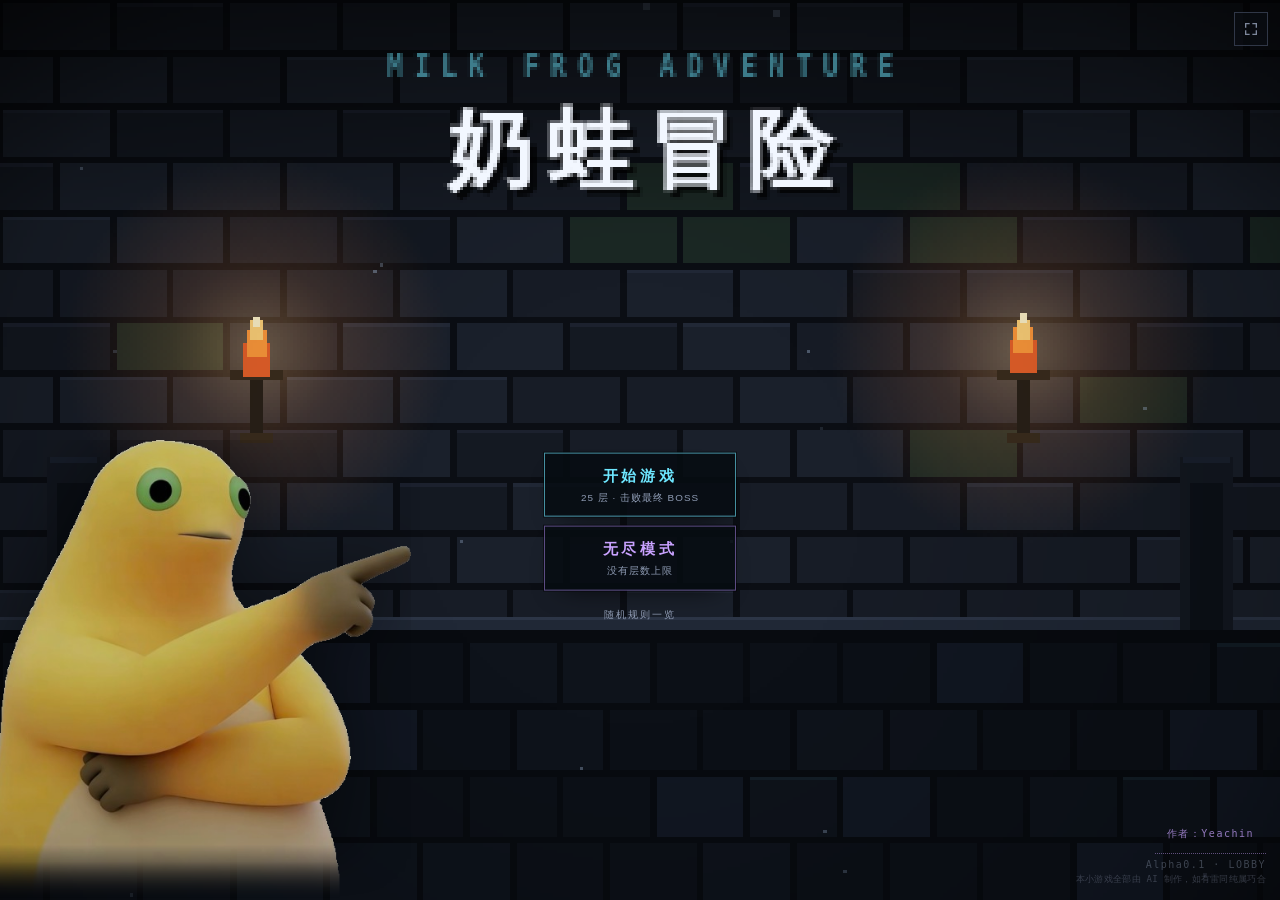
==== commit b83d27a9: "Add files via upload" ====
--- a/index.html
+++ b/index.html
@@ -8,6 +8,12 @@
 <title>奶蛙冒险</title>
 <link rel="stylesheet" href="assets/css/style.css" />
 <link rel="stylesheet" href="assets/css/game.css" />
+
+<!-- 提前把图片拉下来，避免进游戏后才开始下载 -->
+<link rel="preload" as="image" href="assets/img/hero-front.png?v=2" />
+<link rel="preload" as="image" href="assets/img/hero-side.png?v=2" />
+<link rel="preload" as="image" href="assets/img/hero-back.png?v=2" />
+<link rel="preload" as="image" href="assets/img/lobby-frog.png" />
 </head>
 <body>
 
@@ -46,7 +52,7 @@
 
   <div class="lobby-meta">
     <p class="author">
-      <a href="https://space.bilibili.com/397548424?spm_id_from=333.337.0.0"
+      <a id="author-link" href="https://space.bilibili.com/397548424?spm_id_from=333.337.0.0"
          target="_blank" rel="noopener noreferrer">作者：Yeachin</a>
     </p>
     <p class="version">Alpha0.1 · LOBBY</p>
--- a/assets/css/style.css
+++ b/assets/css/style.css
@@ -85,8 +85,8 @@
 
 .lobby-meta {
   position: absolute;
-  right: 14px;
-  bottom: 10px;
+  right: calc(14px + env(safe-area-inset-right, 0px));
+  bottom: calc(14px + env(safe-area-inset-bottom, 0px));
   z-index: 20;
   display: flex;
   flex-direction: column;
@@ -106,11 +106,16 @@
 }
 
 .author a {
-  display: inline-block;
-  padding: 3px 2px;
+  display: inline-flex;
+  align-items: center;
+  justify-content: center;
+  min-height: 40px;
+  padding: 8px 12px;
   color: inherit;
   text-decoration: none;
   border-bottom: 1px dotted rgba(201, 162, 255, 0.45);
+  touch-action: manipulation;      /* 去掉双击缩放的 300ms 延迟 */
+  -webkit-tap-highlight-color: transparent;
   transition: color 0.15s, border-color 0.15s;
 }
 
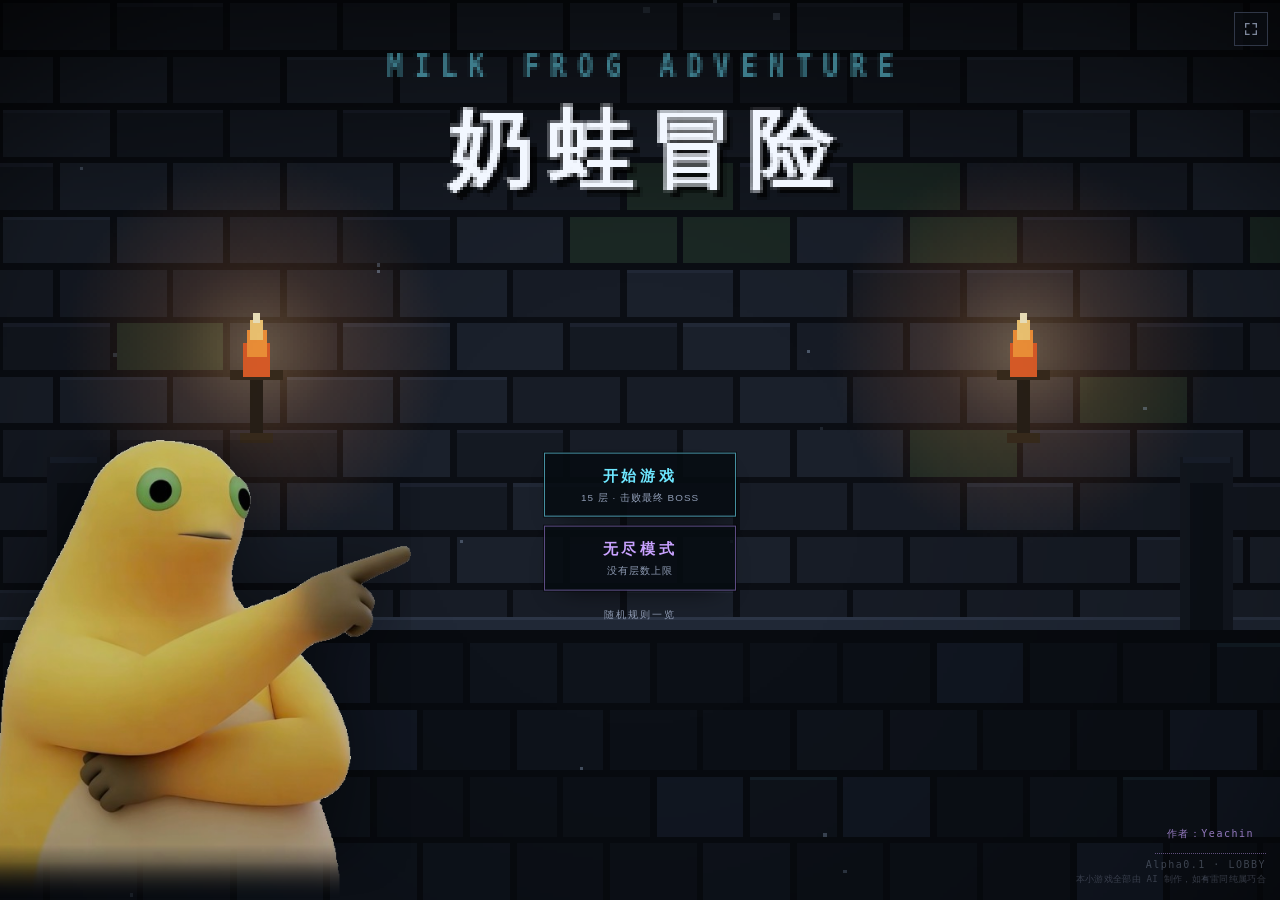
==== commit a66a4e39: "Add files via upload" ====
--- a/index.html
+++ b/index.html
@@ -14,6 +14,7 @@
 <link rel="preload" as="image" href="assets/img/hero-side.png?v=2" />
 <link rel="preload" as="image" href="assets/img/hero-back.png?v=2" />
 <link rel="preload" as="image" href="assets/img/lobby-frog.png" />
+<link rel="preload" as="image" href="assets/img/boss-face.png?v=2" />
 </head>
 <body>
 
@@ -32,7 +33,7 @@
   <div class="lobby-modes">
     <button class="mode-btn" id="mode-campaign" type="button">
       <span class="mode-name">开始游戏</span>
-      <span class="mode-sub">25 层 · 击败最终 BOSS</span>
+      <span class="mode-sub">15 层 · 击败最终 BOSS</span>
     </button>
     <button class="mode-btn mode-btn--ghost" id="mode-endless" type="button">
       <span class="mode-name">无尽模式</span>
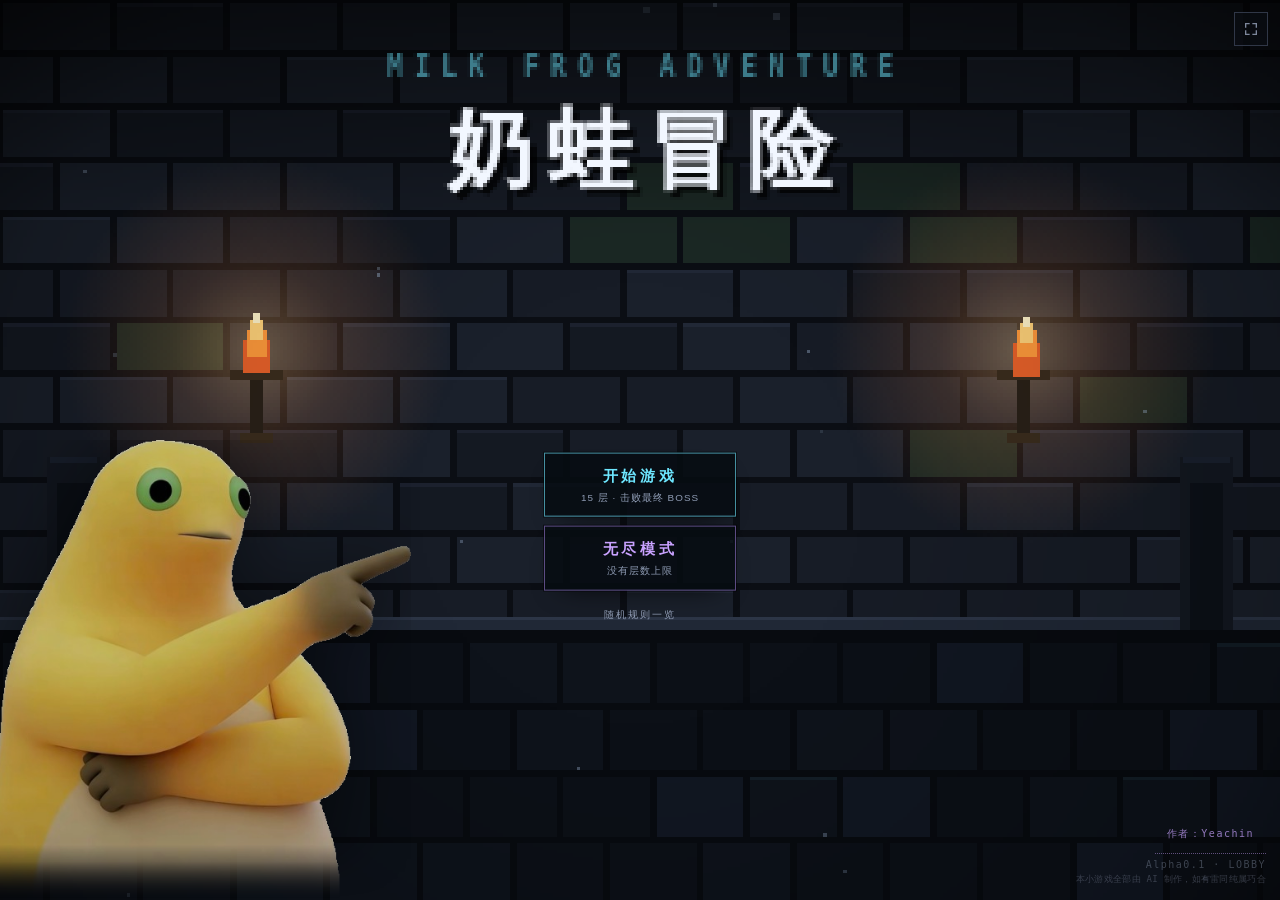
==== commit 10442cff: "Add files via upload" ====
--- a/index.html
+++ b/index.html
@@ -173,8 +173,8 @@
       <button class="menu-item" id="menu-fullscreen" type="button">全屏</button>
       <div class="menu-slider">
         <label class="menu-slider-label" for="music-volume">音乐</label>
-        <input class="menu-slider-input" id="music-volume" type="range" min="0" max="100" step="1" value="38" />
-        <span class="menu-slider-val" id="music-volume-val">38</span>
+        <input class="menu-slider-input" id="music-volume" type="range" min="0" max="100" step="1" value="22" />
+        <span class="menu-slider-val" id="music-volume-val">22</span>
       </div>
       <button class="menu-item" id="menu-sound" type="button">声音：开</button>
       <button class="menu-item menu-item--ghost" id="menu-home" type="button">返回大厅</button>
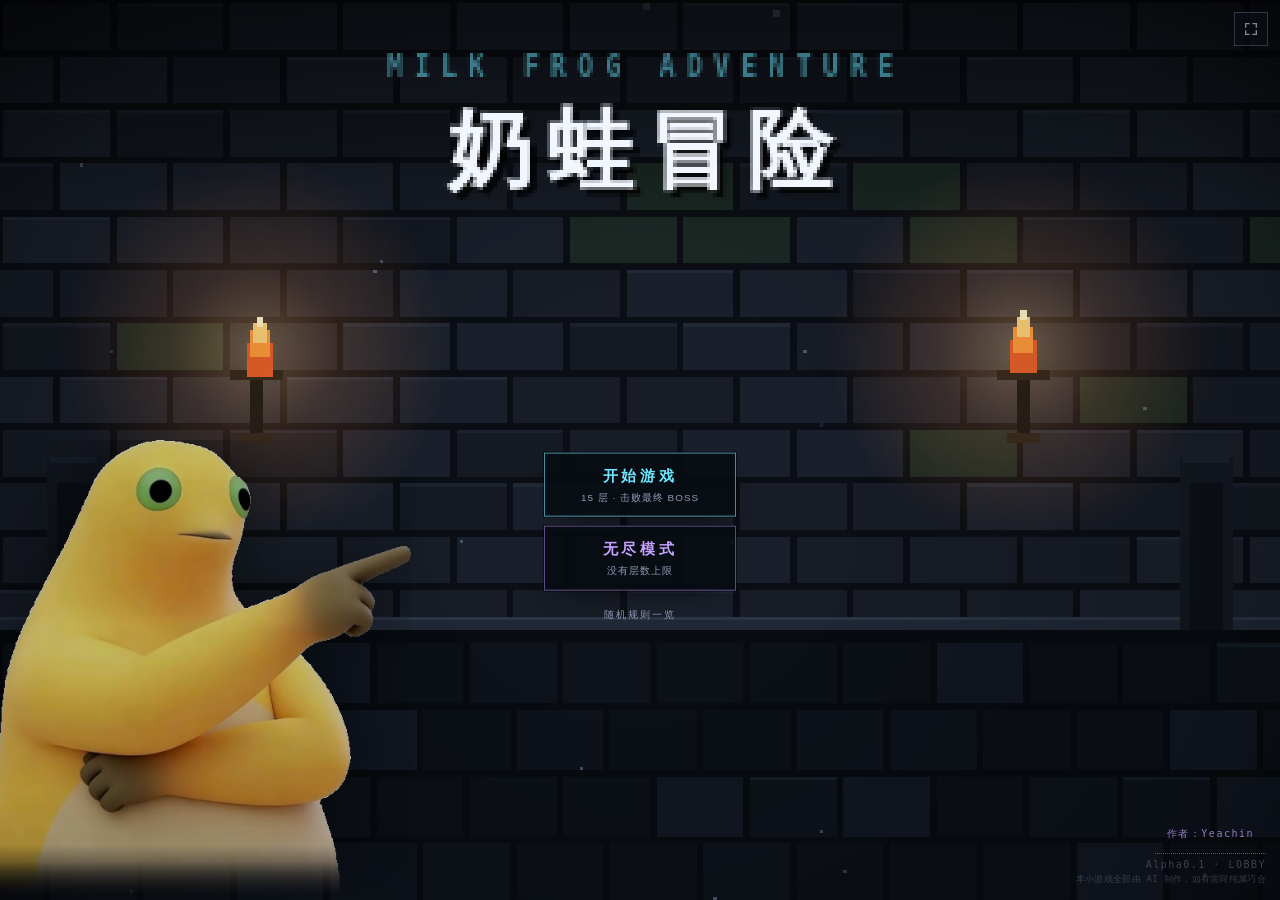
==== commit 34785551: "Add files via upload" ====
--- a/index.html
+++ b/index.html
@@ -74,6 +74,7 @@
           <span class="stat-label">HP</span>
           <span class="stat-bar"><i id="hp-fill"></i></span>
           <span class="stat-val" id="hp-val">100/100</span>
+          <span class="stat-def" id="hp-def" hidden>DEF 0</span>
         </div>
         <div class="stat">
           <span class="stat-label">EP</span>
--- a/assets/css/game.css
+++ b/assets/css/game.css
@@ -846,3 +846,18 @@
   border-color: rgba(110, 231, 255, 0.7);
   color: var(--cyan);
 }
+
+/* 防御力标签 */
+.stat-def {
+  margin-left: 4px;
+  padding: 0 4px;
+  border: 1px solid rgba(120, 180, 255, 0.55);
+  font-family: var(--mono);
+  font-size: 8px;
+  letter-spacing: 1px;
+  color: #9cc8ff;
+}
+
+.stat-def[hidden] {
+  display: none;
+}
